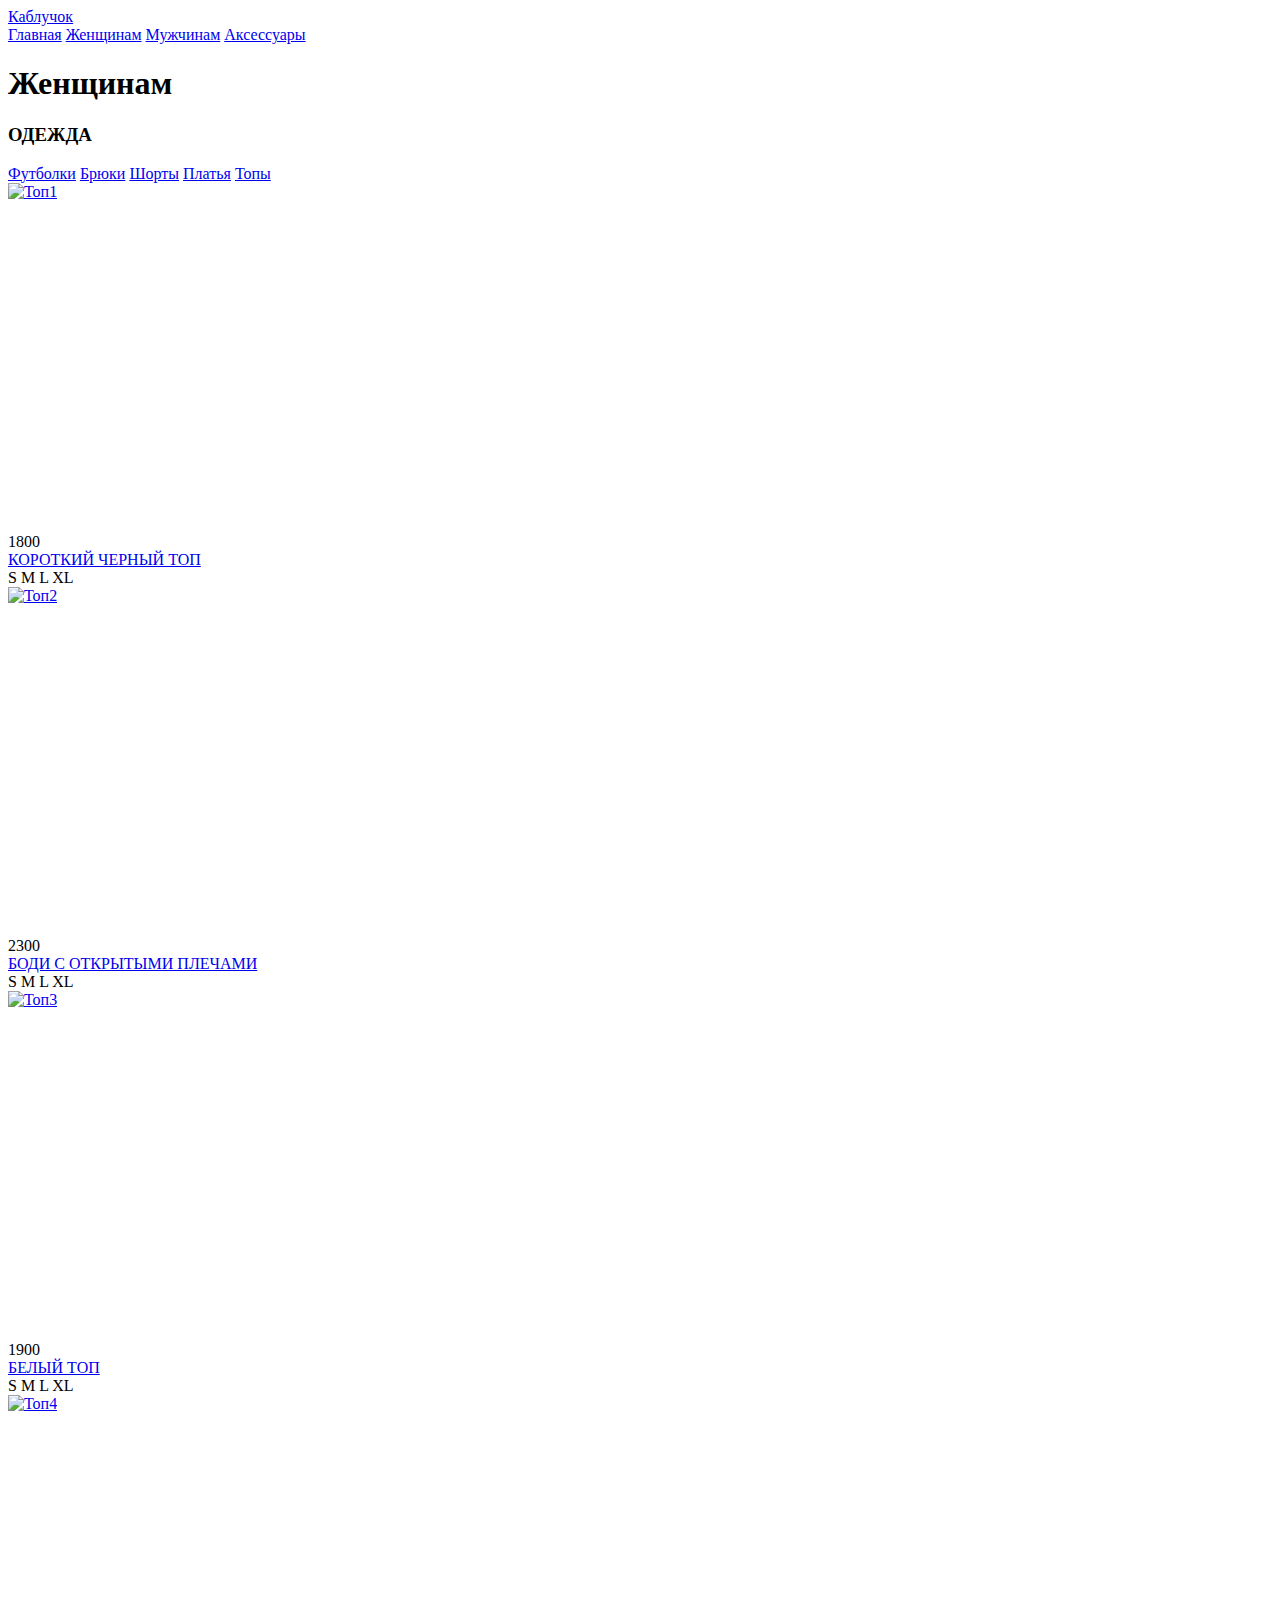
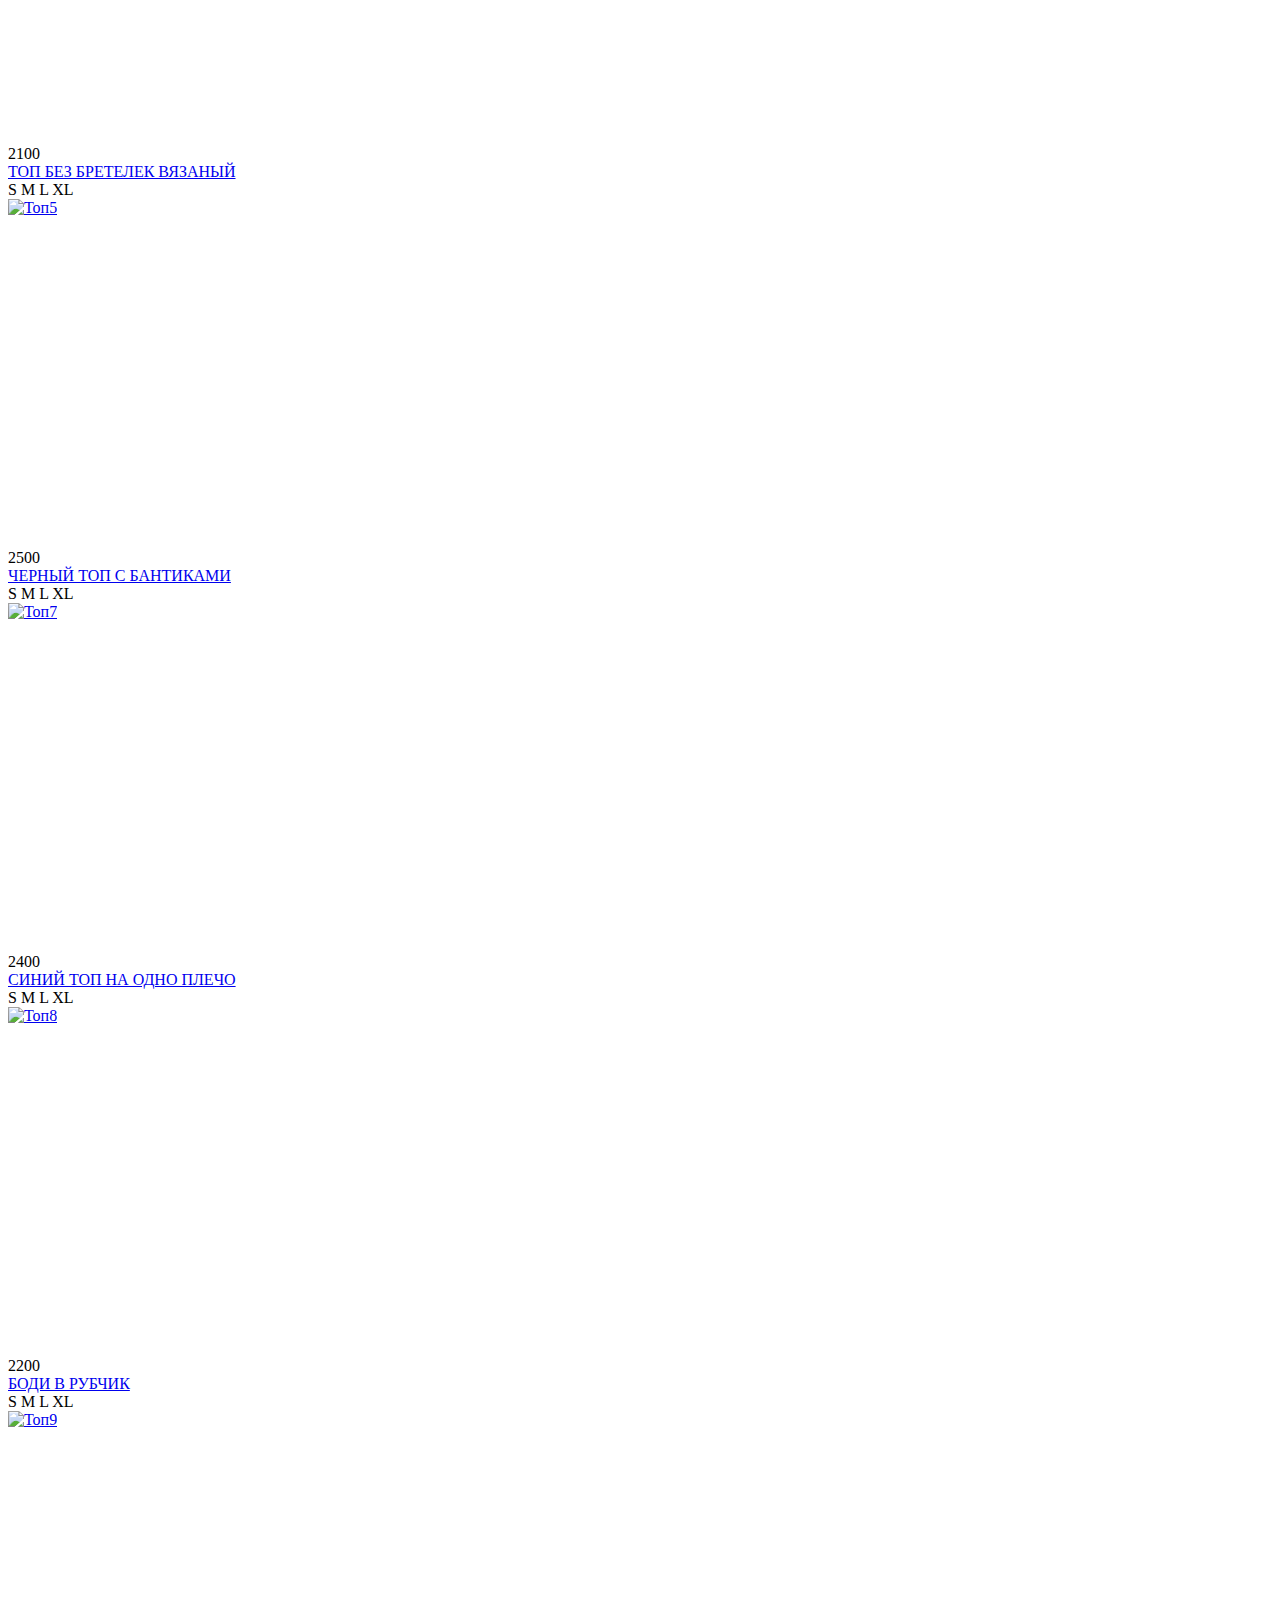
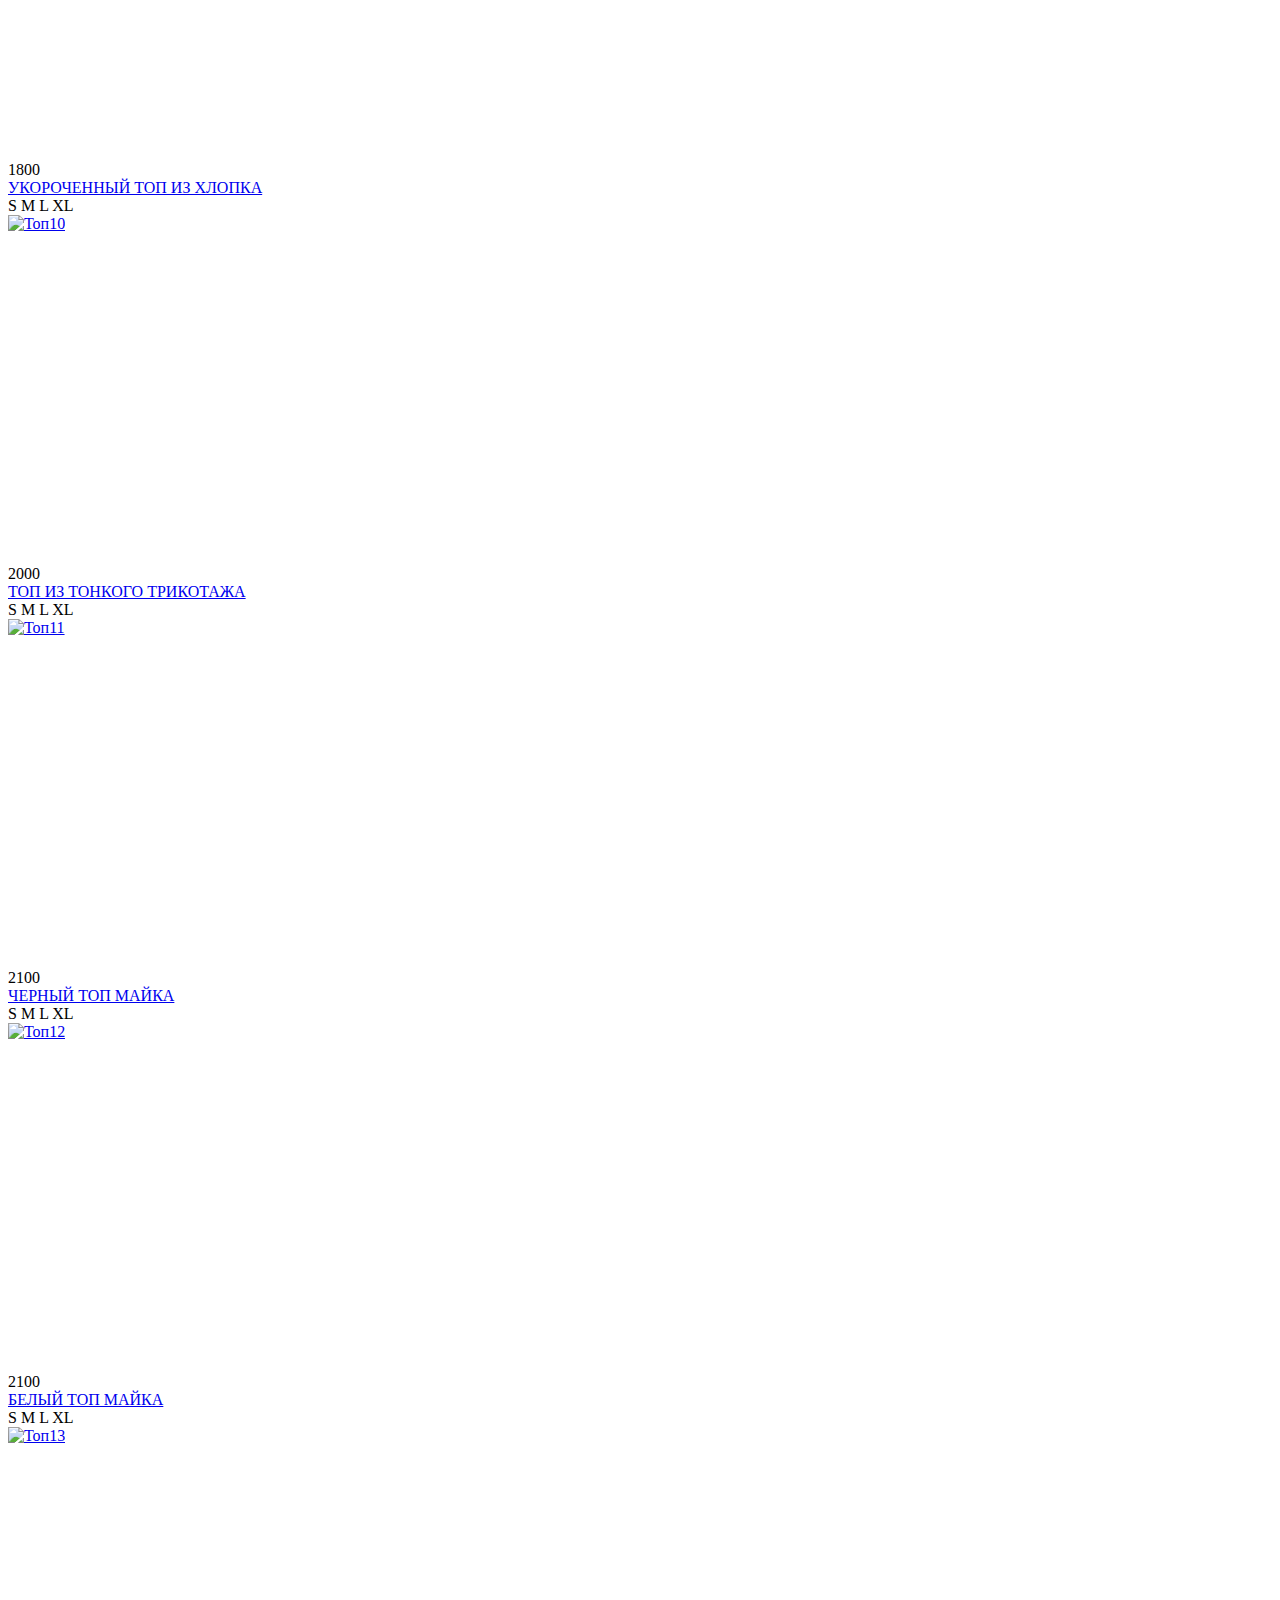
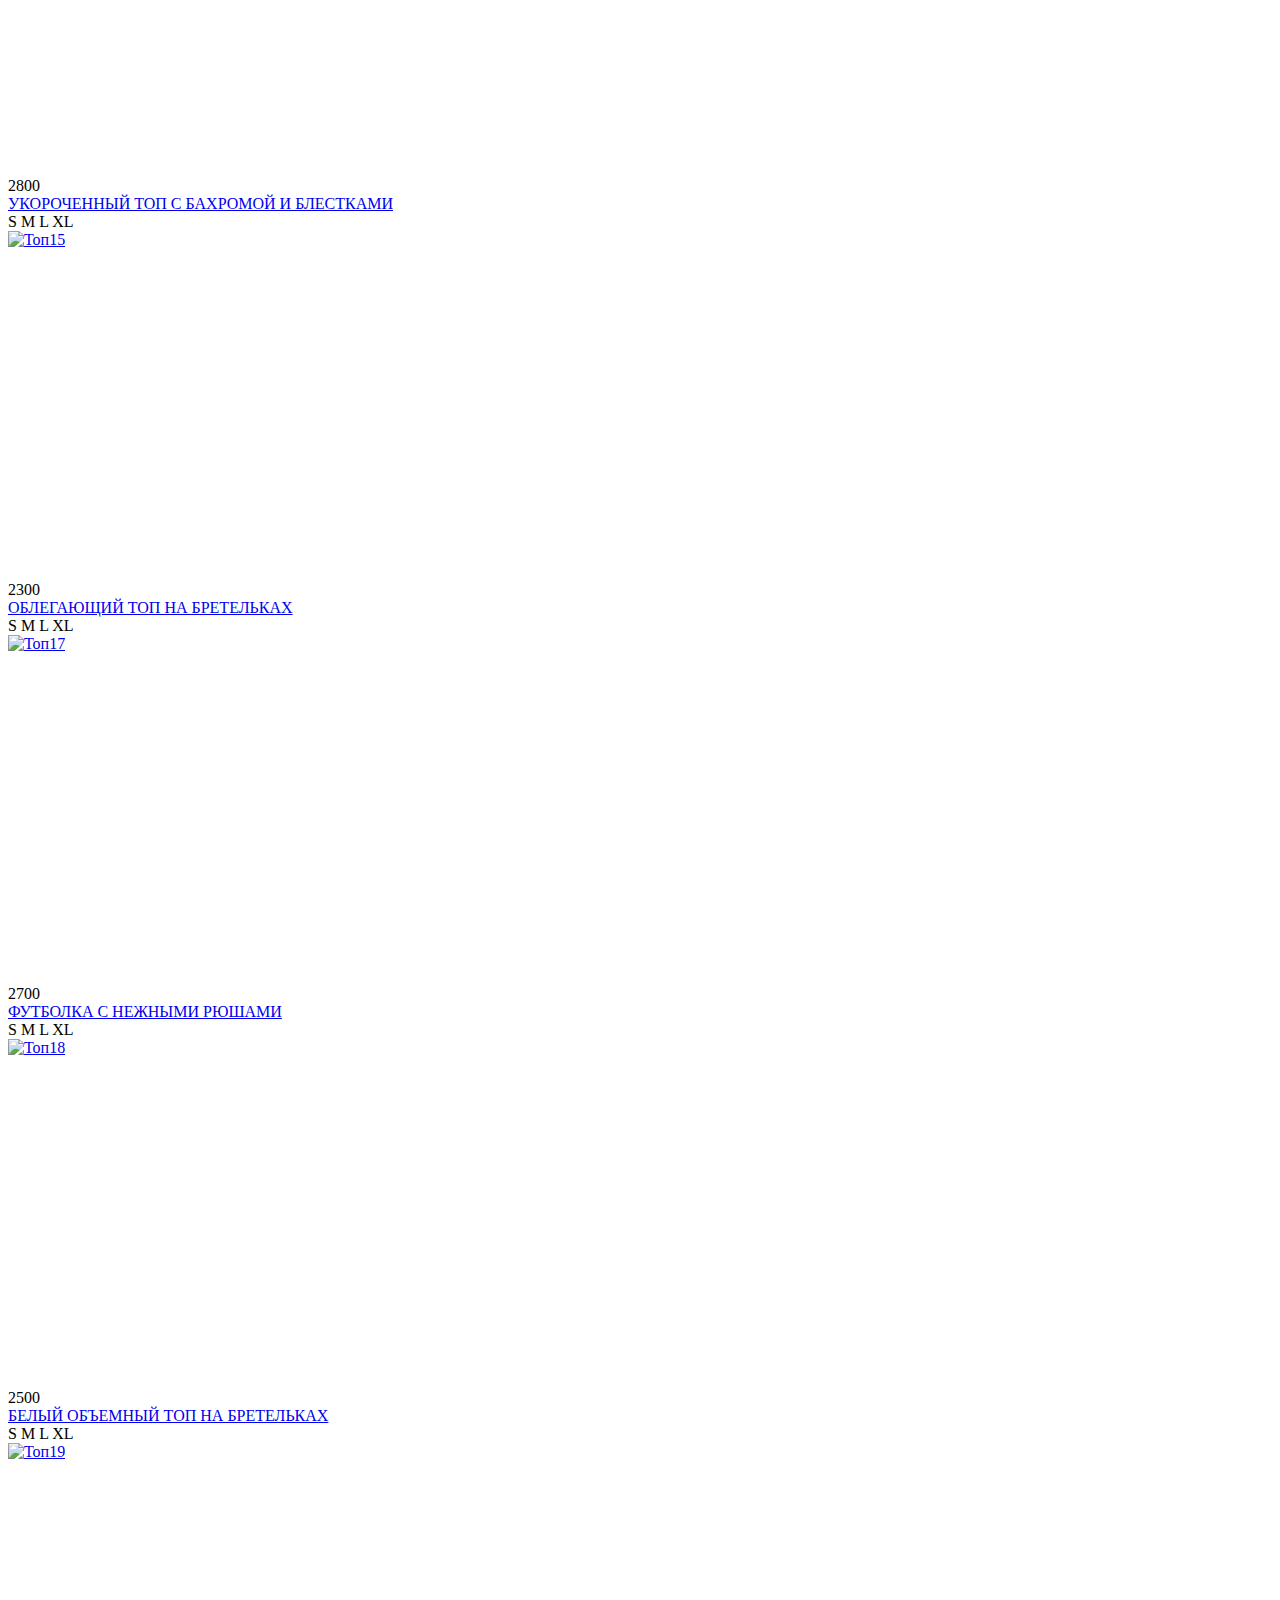
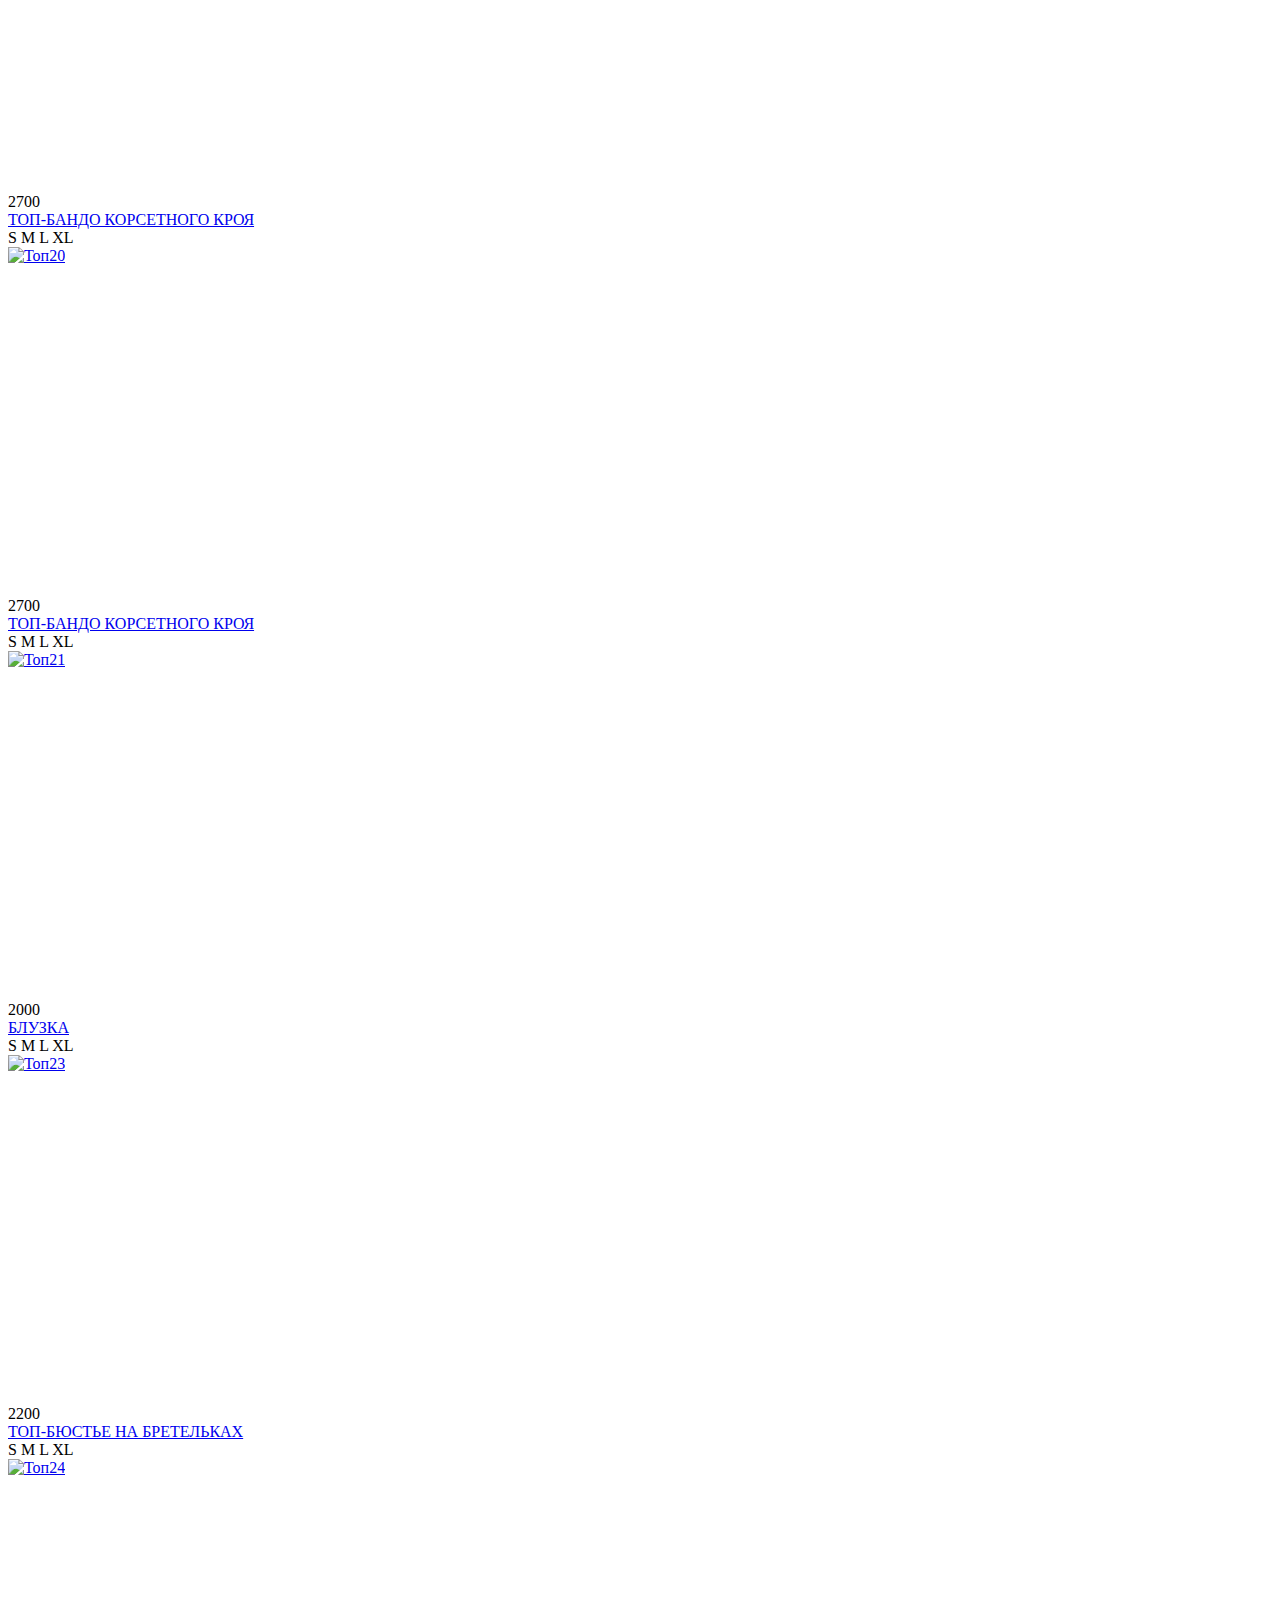
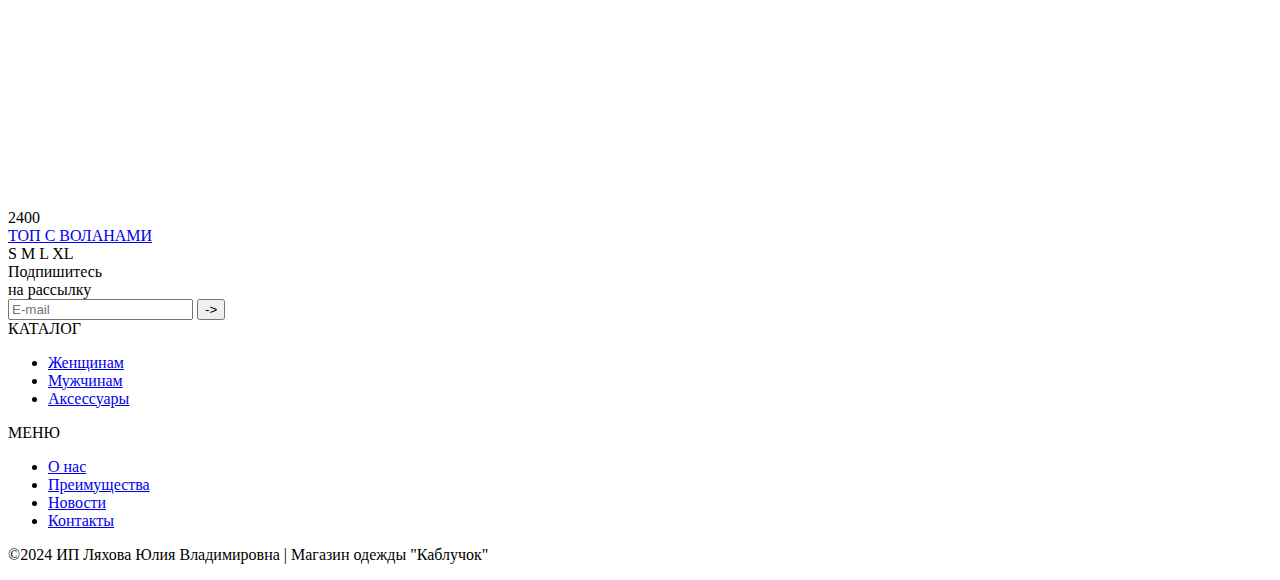
==== Топы для женщин.html @ 300b00ef "Add files via upload" ====
<!DOCTYPE html>
<html lang="ru">

<head>
    <meta charset="UTF-8">
    <meta name="viewport" content="width=device-width, initial-scale=1">
    <meta http-equiv="X-UA-Compatible" content="ie=edge">
    <link rel="stylesheet" href="assets/css/bootstrap.min.css">
    <link rel="stylesheet" href="assets/css/style_female.css">
        <title>Топы для женщин</title>
</head>
<body>
    <header>
        <div id="name">
            <a href="#home-page">Каблучок</a>
        </div>
        <div id="logo">
            <a href="index.html">Главная</a>
            <a href="Футболки для женщин.html">Женщинам</a>
            <a href="Футболки для мужчин.html">Мужчинам</a>
            <a href="Аксессуары.html">Аксессуары</a>
        </div>
    </header>

    <section class="panel" id="home-page">
        <div class="container d-flex h-100 flex-column align-items-center justify-content-center">
            <h1 class="text-home">Женщинам</h1>
        </div>
    </section>

    <section class="panel" id="menu-page">
        <h3>ОДЕЖДА</h3>
        <div id="navbar">
            <a href="Футболки для женщин.html">Футболки</a>
            <a href="Штаны для женщин.html">Брюки</a>
            <a href="Шорты для женщин.html">Шорты</a>
            <a href="Платья для женщин.html">Платья</a>
            <a href="Топы для женщин.html">Топы</a>
        </div>
    </section>

    <section class="cards">
        <div class="container container__cards">
        <div class="card">
            <div class="card__top">
                <a href="#" class="card__img">
                    <img style="width: 225px; min-height: 350px;" src="./assets/img/Женская одежда/Топы/Топ1.jpg" alt="Топ1">
                </a>
            </div>
            <div class="card__botom">
                <div class="card__prices">
                    <div class="card_price_common">1800</div>
                </div>
                <a href="#" class="card__title">КОРОТКИЙ ЧЕРНЫЙ ТОП</a>
                    <div class="card__size">S M L XL</div>
            </div>
        </div>
        <div class="card">
            <div class="card__top">
                <a href="#" class="card__img">
                    <img style="width: 225px; min-height: 350px;" src="./assets/img/Женская одежда/Топы/Топ2.jpg" alt="Топ2">
                </a>
            </div>
            <div class="card__botom">
                <div class="card__prices">
                    <div class="card_price_common">2300</div>
                </div>
                <a href="#" class="card__title">БОДИ С ОТКРЫТЫМИ ПЛЕЧАМИ</a>
                    <div class="card__size">S M L XL</div>
            </div>
        </div>
        <div class="card">
            <div class="card__top">
                <a href="#" class="card__img">
                    <img style="width: 225px; min-height: 350px;" src="./assets/img/Женская одежда/Топы/Топ3.jpg" alt="Топ3">
                </a>
            </div>
            <div class="card__botom">
                <div class="card__prices">
                    <div class="card_price_common">1900</div>
                </div>
                <a href="#" class="card__title">БЕЛЫЙ ТОП</a>
                    <div class="card__size">S M L XL</div>
            </div>
        </div>
        <div class="card">
            <div class="card__top">
                <a href="#" class="card__img">
                    <img style="width: 225px; min-height: 350px;" src="./assets/img/Женская одежда/Топы/Топ4.jpg" alt="Топ4">
                </a>
            </div>
            <div class="card__botom">
                <div class="card__prices">
                    <div class="card_price_common">2100</div>
                </div>
                <a href="#" class="card__title">ТОП БЕЗ БРЕТЕЛЕК ВЯЗАНЫЙ</a>
                    <div class="card__size">S M L XL</div>
            </div>
        </div>
        <div class="card">
            <div class="card__top">
                <a href="#" class="card__img">
                    <img style="width: 225px; min-height: 350px;" src="./assets/img/Женская одежда/Топы/Топ5.jpg" alt="Топ5">
                </a>
            </div>
            <div class="card__botom">
                <div class="card__prices">
                    <div class="card_price_common">2500</div>
                </div>
                <a href="#" class="card__title">ЧЕРНЫЙ ТОП С БАНТИКАМИ</a>
                    <div class="card__size">S M L XL</div>
            </div>
        </div>
        <div class="card">
            <div class="card__top">
                <a href="#" class="card__img">
                    <img style="width: 225px; min-height: 350px;" src="./assets/img/Женская одежда/Топы/Топ7.jpg" alt="Топ7">
                </a>
            </div>
            <div class="card__botom">
                <div class="card__prices">
                    <div class="card_price_common">2400</div>
                </div>
                <a href="#" class="card__title">СИНИЙ ТОП НА ОДНО ПЛЕЧО</a>
                    <div class="card__size">S M L XL</div>
            </div>
        </div>
        <div class="card">
            <div class="card__top">
                <a href="#" class="card__img">
                    <img style="width: 225px; min-height: 350px;" src="./assets/img/Женская одежда/Топы/Топ8.jpg" alt="Топ8">
                </a>
            </div>
            <div class="card__botom">
                <div class="card__prices">
                    <div class="card_price_common">2200</div>
                </div>
                <a href="#" class="card__title">БОДИ В РУБЧИК</a>
                    <div class="card__size">S M L XL</div>
            </div>
        </div>
        <div class="card">
            <div class="card__top">
                <a href="#" class="card__img">
                    <img style="width: 225px; min-height: 350px;" src="./assets/img/Женская одежда/Топы/Топ9.jpg" alt="Топ9">
                </a>
            </div>
            <div class="card__botom">
                <div class="card__prices">
                    <div class="card_price_common">1800</div>
                </div>
                <a href="#" class="card__title">УКОРОЧЕННЫЙ ТОП ИЗ ХЛОПКА</a>
                    <div class="card__size">S M L XL</div>
            </div>
        </div>
        <div class="card">
            <div class="card__top">
                <a href="#" class="card__img">
                    <img style="width: 225px; min-height: 350px;" src="./assets/img/Женская одежда/Топы/Топ10.jpg" alt="Топ10">
                </a>
            </div>
            <div class="card__botom">
                <div class="card__prices">
                    <div class="card_price_common">2000</div>
                </div>
                <a href="#" class="card__title">ТОП ИЗ ТОНКОГО ТРИКОТАЖА</a>
                    <div class="card__size">S M L XL</div>
            </div>
        </div>
        <div class="card">
            <div class="card__top">
                <a href="#" class="card__img">
                    <img style="width: 225px; min-height: 350px;" src="./assets/img/Женская одежда/Топы/Топ11.jpg" alt="Топ11">
                </a>
            </div>
            <div class="card__botom">
                <div class="card__prices">
                    <div class="card_price_common">2100</div>
                </div>
                <a href="#" class="card__title">ЧЕРНЫЙ ТОП МАЙКА</a>
                    <div class="card__size">S M L XL</div>
            </div>
        </div>
        <div class="card">
            <div class="card__top">
                <a href="#" class="card__img">
                    <img style="width: 225px; min-height: 350px;" src="./assets/img/Женская одежда/Топы/Топ12.jpg" alt="Топ12">
                </a>
            </div>
            <div class="card__botom">
                <div class="card__prices">
                    <div class="card_price_common">2100</div>
                </div>
                <a href="#" class="card__title">БЕЛЫЙ ТОП МАЙКА</a>
                    <div class="card__size">S M L XL</div>
            </div>
        </div>
        <div class="card">
            <div class="card__top">
                <a href="#" class="card__img">
                    <img style="width: 225px; min-height: 350px;" src="./assets/img/Женская одежда/Топы/Топ13.jpg" alt="Топ13">
                </a>
            </div>
            <div class="card__botom">
                <div class="card__prices">
                    <div class="card_price_common">2800</div>
                </div>
                <a href="#" class="card__title">УКОРОЧЕННЫЙ ТОП С БАХРОМОЙ И БЛЕСТКАМИ</a>
                    <div class="card__size">S M L XL</div>
            </div>
        </div>
        <div class="card">
            <div class="card__top">
                <a href="#" class="card__img">
                    <img style="width: 225px; min-height: 350px;" src="./assets/img/Женская одежда/Топы/Топ15.jpg" alt="Топ15">
                </a>
            </div>
            <div class="card__botom">
                <div class="card__prices">
                    <div class="card_price_common">2300</div>
                </div>
                <a href="#" class="card__title">ОБЛЕГАЮЩИЙ ТОП НА БРЕТЕЛЬКАХ</a>
                    <div class="card__size">S M L XL</div>
            </div>
        </div>
        <div class="card">
            <div class="card__top">
                <a href="#" class="card__img">
                    <img style="width: 225px; min-height: 350px;" src="./assets/img/Женская одежда/Топы/Топ17.jpg" alt="Топ17">
                </a>
            </div>
            <div class="card__botom">
                <div class="card__prices">
                    <div class="card_price_common">2700</div>
                </div>
                <a href="#" class="card__title">ФУТБОЛКА С НЕЖНЫМИ РЮШАМИ</a>
                    <div class="card__size">S M L XL</div>
            </div>
        </div>
        <div class="card">
            <div class="card__top">
                <a href="#" class="card__img">
                    <img style="width: 225px; min-height: 350px;" src="./assets/img/Женская одежда/Топы/Топ18.jpg" alt="Топ18">
                </a>
            </div>
            <div class="card__botom">
                <div class="card__prices">
                    <div class="card_price_common">2500</div>
                </div>
                <a href="#" class="card__title">БЕЛЫЙ ОБЪЕМНЫЙ ТОП НА БРЕТЕЛЬКАХ</a>
                    <div class="card__size">S M L XL</div>
            </div>
        </div>
        <div class="card">
            <div class="card__top">
                <a href="#" class="card__img">
                    <img style="width: 225px; min-height: 350px;" src="./assets/img/Женская одежда/Топы/Топ19.jpg" alt="Топ19">
                </a>
            </div>
            <div class="card__botom">
                <div class="card__prices">
                    <div class="card_price_common">2700</div>
                </div>
                <a href="#" class="card__title">ТОП-БАНДО КОРСЕТНОГО КРОЯ</a>
                    <div class="card__size">S M L XL</div>
            </div>
        </div>
        <div class="card">
            <div class="card__top">
                <a href="#" class="card__img">
                    <img style="width: 225px; min-height: 350px;" src="./assets/img/Женская одежда/Топы/Топ20.jpg" alt="Топ20">
                </a>
            </div>
            <div class="card__botom">
                <div class="card__prices">
                    <div class="card_price_common">2700</div>
                </div>
                <a href="#" class="card__title">ТОП-БАНДО КОРСЕТНОГО КРОЯ</a>
                    <div class="card__size">S M L XL</div>
            </div>
        </div>
        <div class="card">
            <div class="card__top">
                <a href="#" class="card__img">
                    <img style="width: 225px; min-height: 350px;" src="./assets/img/Женская одежда/Топы/Топ21.jpg" alt="Топ21">
                </a>
            </div>
            <div class="card__botom">
                <div class="card__prices">
                    <div class="card_price_common">2000</div>
                </div>
                <a href="#" class="card__title">БЛУЗКА</a>
                    <div class="card__size">S M L XL</div>
            </div>
        </div>
        <div class="card">
            <div class="card__top">
                <a href="#" class="card__img">
                    <img style="width: 225px; min-height: 350px;" src="./assets/img/Женская одежда/Топы/Топ23.jpg" alt="Топ23">
                </a>
            </div>
            <div class="card__botom">
                <div class="card__prices">
                    <div class="card_price_common">2200</div>
                </div>
                <a href="#" class="card__title">ТОП-БЮСТЬЕ НА БРЕТЕЛЬКАХ</a>
                    <div class="card__size">S M L XL</div>
            </div>
        </div>
        <div class="card">
            <div class="card__top">
                <a href="#" class="card__img">
                    <img style="width: 225px; min-height: 350px;" src="./assets/img/Женская одежда/Топы/Топ24.jpg" alt="Топ24">
                </a>
            </div>
            <div class="card__botom">
                <div class="card__prices">
                    <div class="card_price_common">2400</div>
                </div>
                <a href="#" class="card__title">ТОП С ВОЛАНАМИ</a>
                    <div class="card__size">S M L XL</div>
            </div>
        </div>
        </div>
    </section>

    <footer class>
        <div class="footer">
            <div class="footer_spacing">
                <div class="row">
                    <div class="col-lg-6">
                        <div class="footer_action_heading">
                            <span>
                                Подпишитесь<br>
                                на рассылку
                            </span>
                        </div>
                        <div class="footer_containerbox">
                            <div class="footer_action_form">
                                <form class="d-flex flex-row flex-md-nowrap align-items-center">
                                    <input type="email" class="footer_input_subscribe" id="email" name="subscribe_email" placeholder="E-mail" required value>
                                    <button aria-label="submit email" type="submit" class="footer_action_btn_submit">-></button>
                                </form>
                            </div>
                        </div>
                    </div>
                    <div class="col-lg-6 p-lg-0">
                        <div class="d-flex flex-wrap flex-lg-row flex-column">
                            <div class="col-lg-6">
                                <div class="footer_action_headinglight">
                                    <span>КАТАЛОГ</span>
                                </div>
                                <div class="footer_action_list">
                                    <ul class="list-none">
                                        <li><a href="Футболки для женщин.html">Женщинам</a></li>
                                        <li><a href="Футболки для мужчин.html">Мужчинам</a></li>
                                        <li><a href="Аксессуары.html">Аксессуары</a></li>
                                    </ul>
                                </div>
                            </div>
                            <div class="col-lg-6">
                                <div class="footer_action_headinglight">
                                    <span>МЕНЮ</span>
                                </div>
                                <div class="footer_action_list">
                                    <ul class="list-none">
                                        <li><a href="index.html#about-us">О нас</a></li>
                                        <li><a href="index.html#advantages">Преимущества</a></li>
                                        <li><a href="index.html#news">Новости</a></li>
                                        <li><a href="index.html#contact">Контакты</a></li>
                                    </ul>
                                </div>
                            </div>
                        </div>
                    </div>
                    <div class="copyright">
                        <p>©2024 ИП Ляхова Юлия Владимировна | Магазин одежды "Каблучок"</p>
                    </div>
                </div>
            </div>
        </div>
    </footer>
</body>
</html>
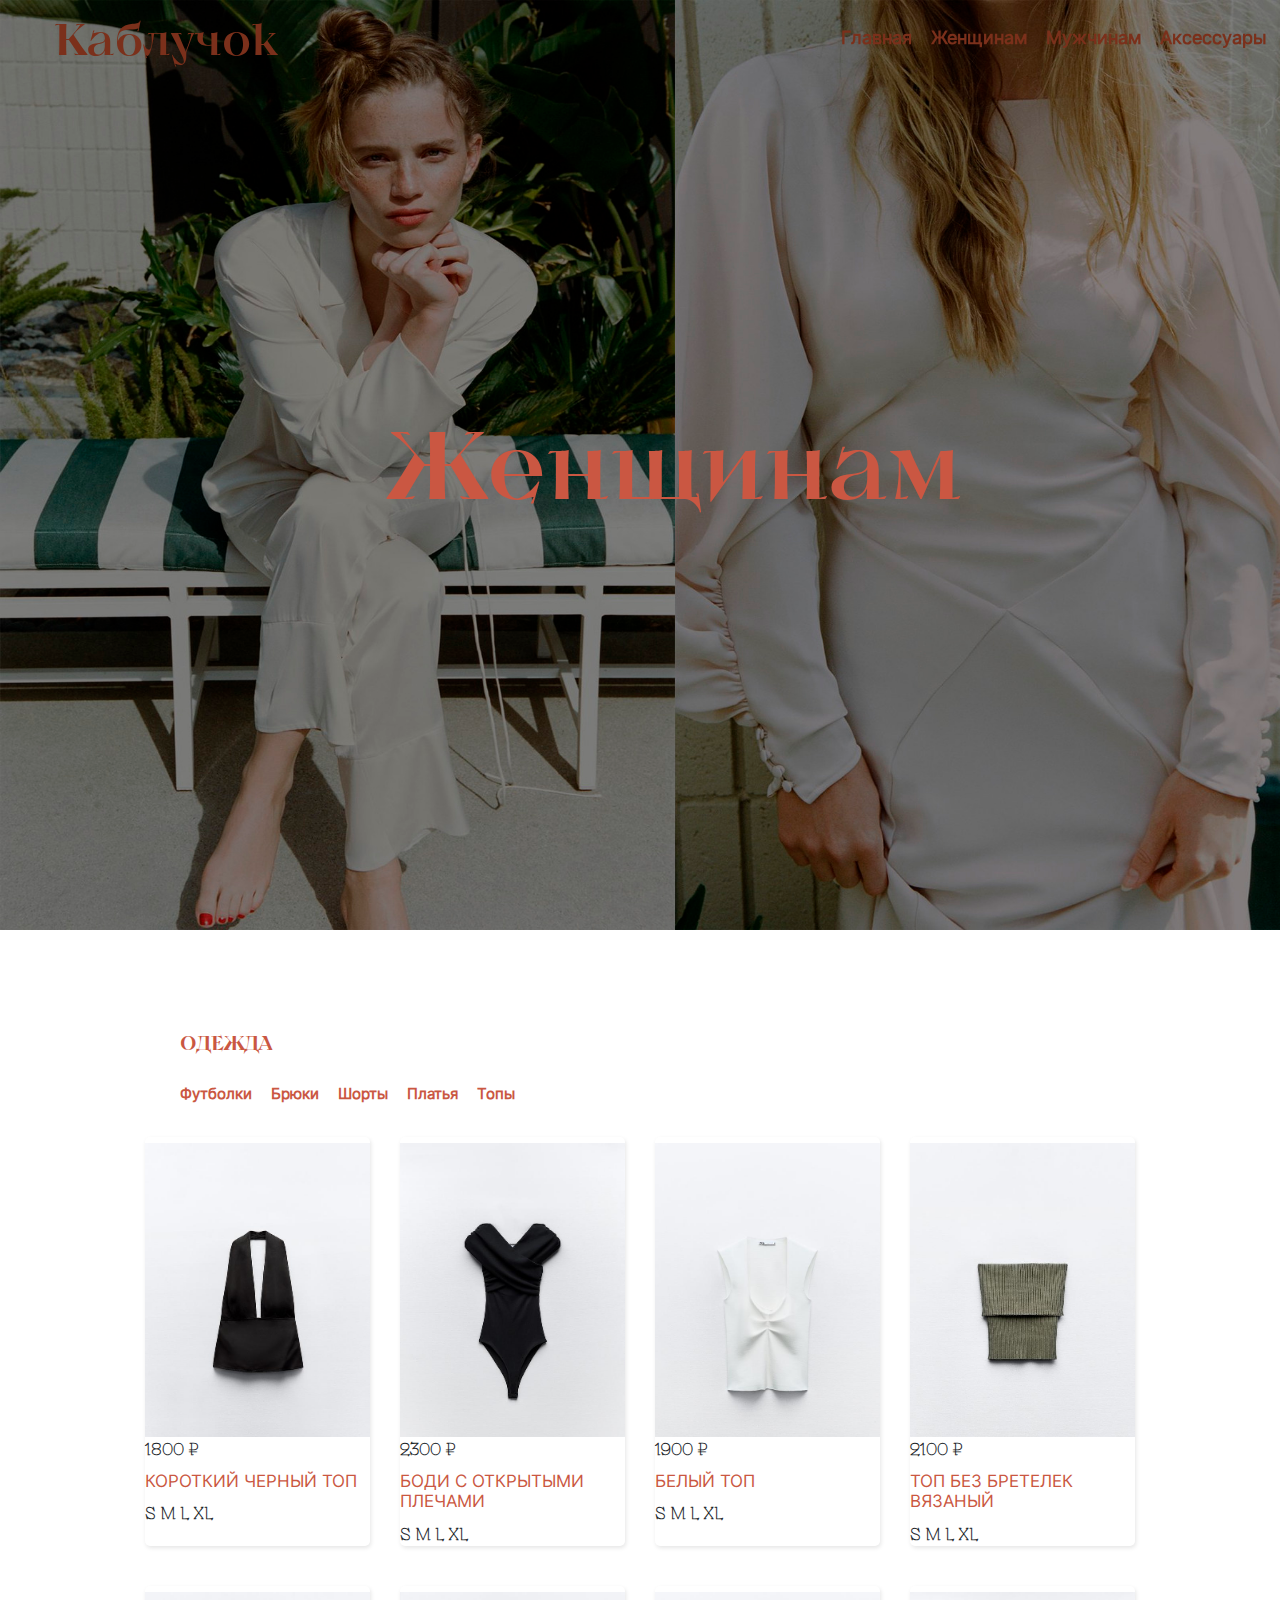
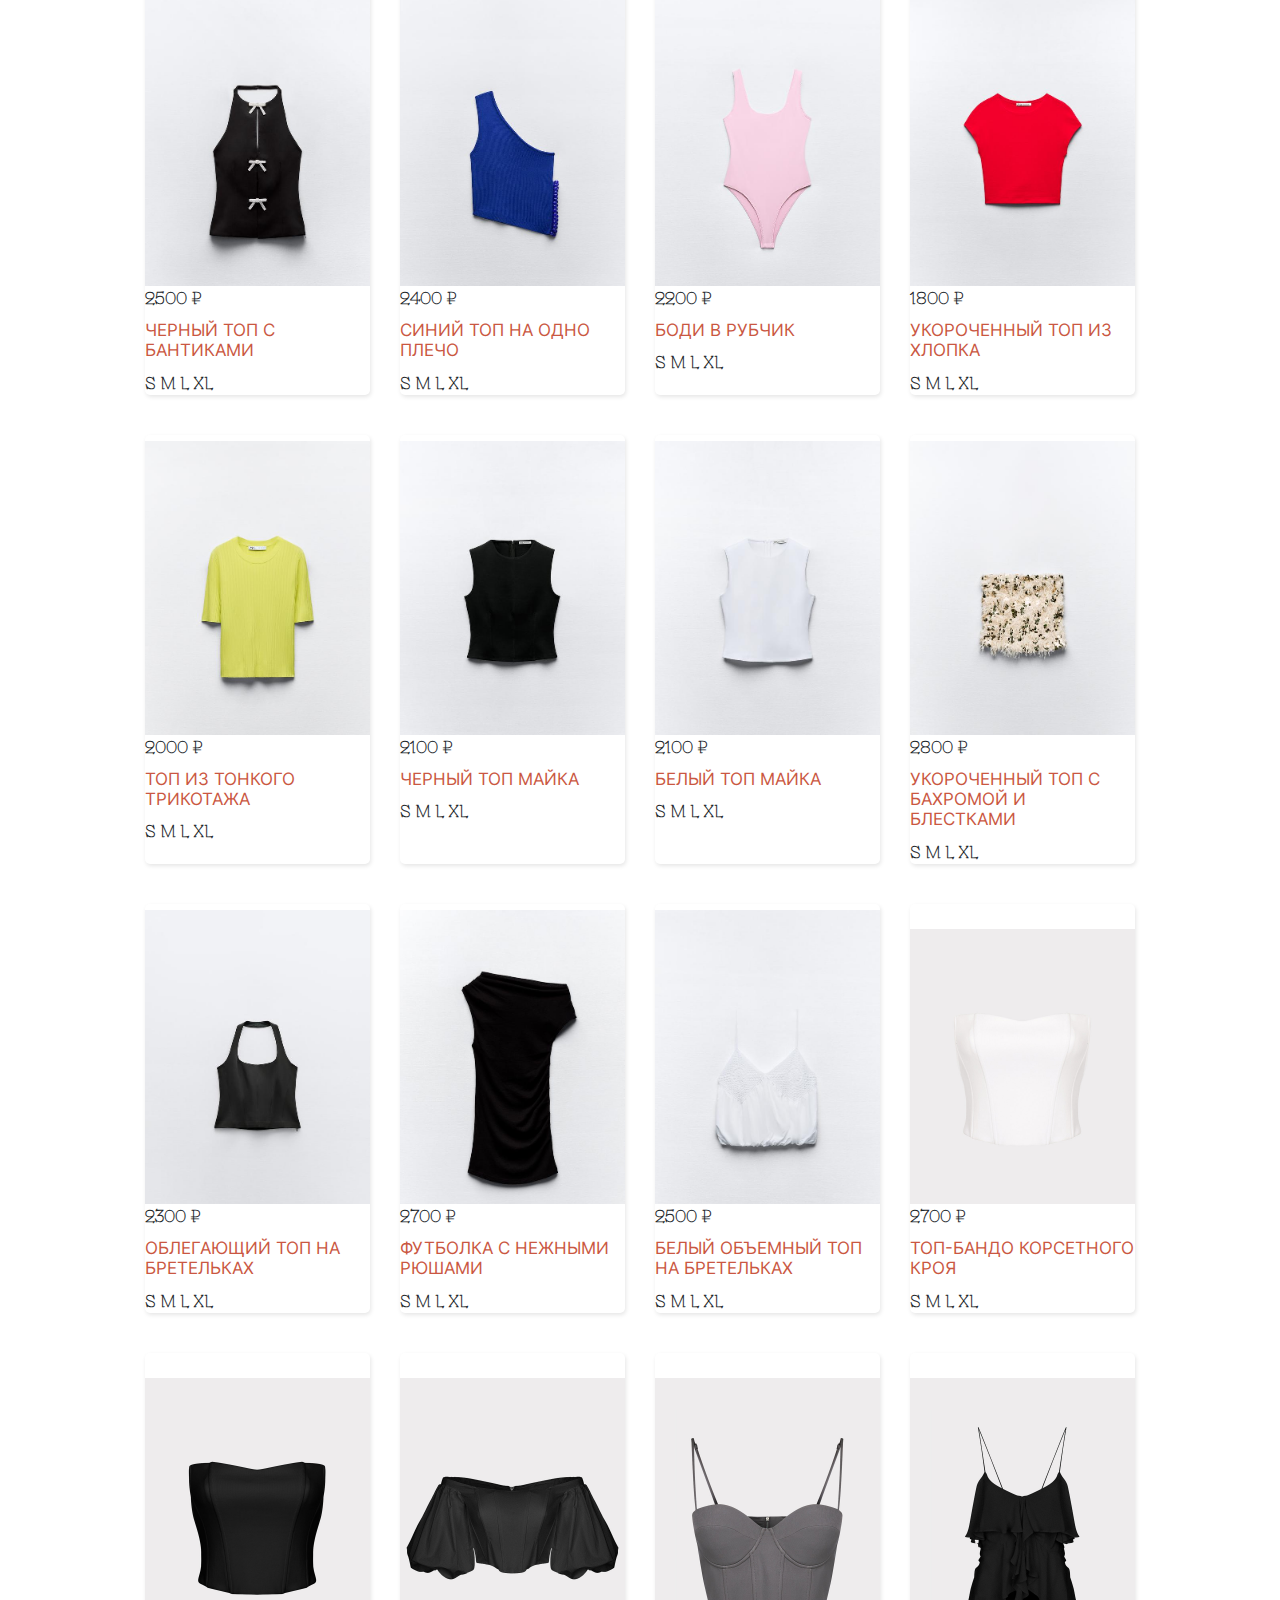
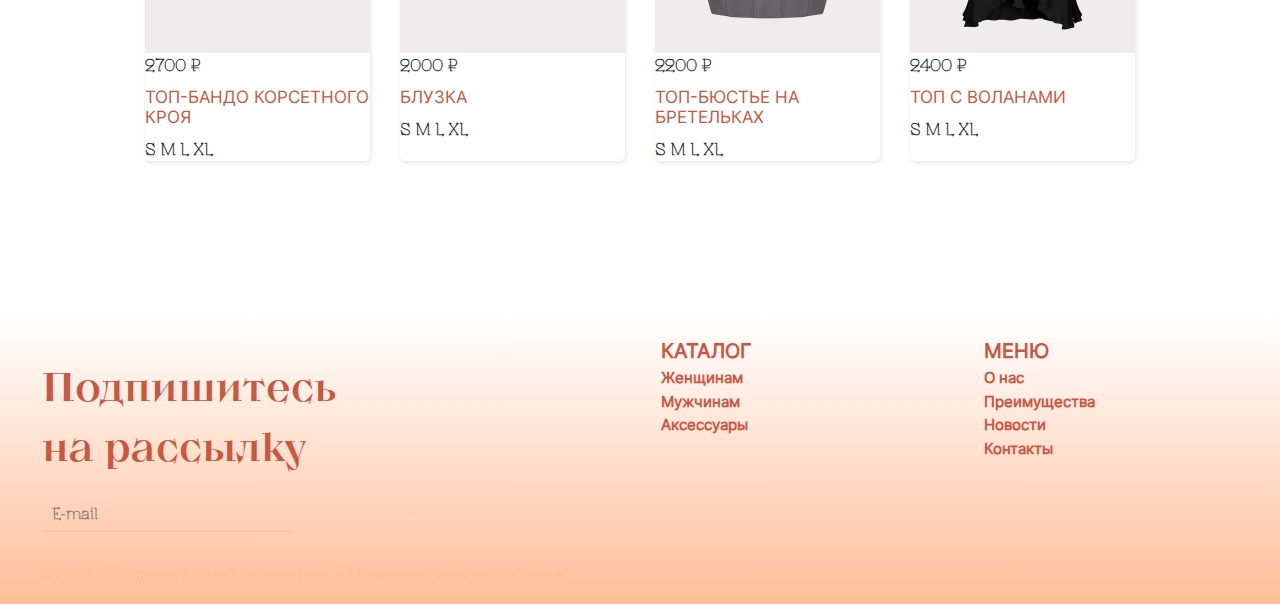
==== commit cdfcc7e5: "Add files via upload" ====
--- a/Топы для женщин.html
+++ b/Топы для женщин.html
@@ -34,7 +34,7 @@
             <a href="Футболки для женщин.html">Футболки</a>
             <a href="Штаны для женщин.html">Брюки</a>
             <a href="Шорты для женщин.html">Шорты</a>
-            <a href="Платья для женщин.html">Платья</a>
+            <a href="Платья.html">Платья</a>
             <a href="Топы для женщин.html">Топы</a>
         </div>
     </section>
--- a/assets/css/style_female.css
+++ b/assets/css/style_female.css
@@ -0,0 +1,423 @@
+@font-face {
+    font-family: "KyivTypeTitling-Thin";
+    src: url("fonts/KyivTypeTitling-Thin.otf")
+}
+@font-face {
+    font-family: "KyivTypeTitling-Bold3";
+    src: url("fonts/KyivTypeTitling-Bold3.otf")
+}
+@font-face {
+    font-family: "Inter-Regular";
+    src: url("fonts/Inter-Regular.otf")
+}
+
+html {
+    scroll-behavior: smooth;
+    height: 100%;
+}
+
+* {
+    font-family: "KyivTypeTitling-Thin";
+    font-weight: bold;
+    margin: 0;
+    padding: 0;
+    letter-spacing: 1pz;
+    box-sizing: border-box;
+}
+
+body {
+    position: relative;
+    overflow-x: hidden;
+}
+
+header {
+    float: left;
+    width: 99.4%;
+    padding: 0.3%;
+
+}
+
+header>div#name>a {
+    font-family: KyivTypeTitling-Bold3;
+    float: left;
+    color: #7B301B;
+    font-size: 2.8em;
+    margin-left: 50px;
+}
+
+header>div#logo>a {
+    color: #7B301B;
+    font-family: Inter-Regular;
+    margin-right: 10px;
+}
+
+#logo {
+    float: right;
+    width: 47%;
+}
+
+#logo {
+    text-align: right;
+    font-size: 18px;
+    padding-top: 20px;
+    word-spacing: 5px;
+}
+
+#logo>a:hover {
+    color: #FFBE98;
+    border-bottom: 1px solid #7B301B;
+}
+
+header {
+    position: fixed;
+    top: 0;
+    width: 100%;
+    z-index: 1000;
+    background: transparent;
+}
+
+section#home-page {
+    height: 930px;
+    width: 1350px;
+    background: url("../img/Ж-шапка2.jpg") center no-repeat;
+    background-size: 100% 100%;
+}
+
+        /* Шапка с поиском*/
+/*
+* {box-sizing: border-box;}
+form {
+    position: absolute;
+    width: 400px;
+    height: 40px;
+    margin: 0 auto;
+    background: transparent;
+    border: 1px solid #CA5742;
+    margin-top: 10px;
+    margin-left: 430px;
+
+}
+
+input, button {
+  border: none;
+  outline: none;
+  background: transparent;
+}
+
+input {
+  width: 100%;
+  height: 42px;
+  padding-left: 15px;
+}
+
+button {
+  height: 42px;
+  width: 42px;
+  position: absolute;
+  top: 0;
+  right: 0;
+  cursor: pointer;
+}
+
+button:before {
+  content: "\f178";
+  font-family: FontAwesome;
+  font-size: 20px;
+  color: #be290e;
+}*/
+
+section#home-page .text-home {
+    color: #CA5742;
+    font-size: 96px;
+    font-family: KyivTypeTitling-Bold3;
+}
+
+section#menu-page {
+    margin-top: 100px;
+}
+
+#navbar {
+    float: left;
+    width: 47%;
+}
+
+#navbar {
+    text-align: left;
+    font-size: 15px;
+    padding-top: 20px;
+    word-spacing: 15px;
+    margin-left: 180px;
+}
+
+section#menu-page>h3 {
+    font-size: 20px;
+    font-family: KyivTypeTitling-Bold3;
+    color: #CA5742;
+    margin-left: 180px;
+}
+
+#navbar>a:hover {
+    color: #FFBE98;
+ 
+}
+
+.card {
+    width: 225px;
+    min-height: 350px;
+    box-shadow: 1px 2px 4px rgba(0, 0, 0, 0.1);
+    display: flex;
+    flex-direction: column; /* Размещаем элементы в колонку */
+    border-radius: 4px;
+    transition: 0.2s;
+    position: relative;
+    border-radius: 5px;
+    border: #CA5742;
+}
+
+.card:hover {
+    box-shadow: 4px 8px 16px #CA5742;
+}
+
+.card__top {
+    flex: 0 0 300px;
+    position: relative;
+    overflow: hidden;
+}
+
+.card__img {
+    position: absolute;
+    top: 0;
+    left: 0;
+    width: 100%;
+    height: 100%;
+    display: block;
+}
+
+.card__img>img {
+    width: 100%;
+    height: 100%;
+    object-fit: contain;
+    transform: 0.2s;
+}
+
+.card__img:hover>img {
+    transform: scale(1.1);
+}
+
+.card__bottom {
+    flex: 1 0 auto;
+}
+
+.card__prices {
+    display: flex;
+    margin-bottom: 10px;
+}
+
+.card__prices::after {
+    content: "\20BD";
+    margin-left: 4px;
+}
+
+.card__title {
+    display: block;
+    margin-bottom: 10px;
+    font-weight: 400;
+    font-size: 17px;
+    line-height: 1.2;
+    color: #CA5742;
+}
+
+.card__title:hover {
+    color: #FFBE98;
+}
+
+.cards {
+    padding: 75px 0;
+}
+
+.container{
+    width: 100%;
+    max-width: 1200px;
+    padding: 0 15px;
+    margin: 0 auto;
+}
+
+.container__cards {
+    display: grid;
+    width: 100%;
+    grid-template-columns: repeat(auto-fill, 225px);
+    justify-content: center;
+    justify-items: center;
+    margin: 0 auto;
+    column-gap: 30px;
+    row-gap: 40px;
+}
+
+/*FOOTER*/
+
+.row {
+    --bs-gutter-x: 1.5rem;
+    --bs-gutter-y: 0;
+    display: flex;
+    flex-wrap: wrap;
+    margin-top: calc(var(--bs-gutter-y)* -1);
+    margin-right: calc(var(--bs-gutter-x)* -.5);
+    margin-left: calc(var(--bs-gutter-x))* -.5;
+}
+
+.footer {
+    width: 100%;
+    height: 100%;
+    margin-top: 80px;
+    padding: 20px 0;
+    color: #CA5742;
+    font-size: 15px;
+    background: linear-gradient(transparent, #FFBE98);
+}
+
+.footer
+.footer_input_subscribe {
+    width: 100%;
+    height: 37px;
+    border-bottom: 1px solid #FFBE98 !important;
+    border: none;
+    border-radius: 0;
+    outline: none; 
+    color: #7B301B;
+    font-size: 15px;
+    padding: 0 10px;
+    margin-right: 100px;
+}
+
+.footer
+.footer_action_heading {
+    margin: 1.2rem 0;
+    font-size: 40px;
+    margin-left: 30px;
+    font-weight: 500;
+}
+
+.footer
+.footer_action_form {
+    margin-left: 30px;
+}
+
+.footer
+.footer_action_heading>span {
+    font-family: KyivTypeTitling-Bold3;
+}
+
+.footer
+.footer_action_headinglight>span {
+    font-size: 20px;
+    font-family: Inter-Regular;
+}
+
+ul {
+    list-style-type: none;
+}
+
+input[type="email" i] {
+    padding-block: 1px;
+    padding-inline: 2px;
+    background-color: transparent;
+}
+
+input:not([type="file" i], [type="image" i], [type="checkbox" i], [type="radio" i]) {
+}
+
+.footer
+.footer_action_btn_submit {
+    border: none;
+    outline: none;
+    width: 100%;
+    max-width: 90%;
+    text-align: left;
+    height: 35px;
+    padding: 1px 0 1px 6px;
+    font-weight: 400;
+    background-color: transparent;
+    margin: 0;
+    color: #FFBE98;
+}
+
+[type="button"], [type="reset"], [type="submit"], button {
+    -webkit-appearance: button;
+}
+
+button, input {
+    outline: none;
+}
+
+a, button {
+    cursor: pointer;
+}
+
+button, select {
+    text-transform: none;
+}
+
+button, input {
+    overflow: visible;
+}
+
+button, input, optgroup, select, textarea {
+    font-family: inherit;
+    font-size: 100%;
+    line-height: 1.15;
+    margin: 0;
+}
+
+button {
+    appearance: auto;
+    text-rendering: auto;
+    color: transparent;
+    letter-spacing: normal;
+    word-spacing: normal;
+    line-height: normal;
+    text-transform: none;
+    text-indent: 0px;
+    text-shadow: none;
+    display: inline-block;
+    text-align: center;
+    align-items: flex-start;
+    cursor: default;
+    box-sizing: border-box;
+    background-color: transparent;
+    margin: 0em;
+    padding-block: 1px;
+    padding-inline: 6px;
+    border-width: 2px;
+    border-style: outset;
+    border-color: buttonborder;
+    border-image: initial;
+}
+
+.row>* {
+    box-sizing: border-box;
+    flex-shrink: 0;
+    width: 100%;
+    max-width: 100%;
+    padding-right: calc(var(--bs-gutter-x)* .5);
+    padding-left: calc(var(--bs-gutter-x)* .5);
+    margin-top: var(--bs-gutter-y);
+}
+
+.copyright {
+    color: #FFBE98;
+    margin-left: 30px;
+    margin-top: 30px;
+}
+
+a {
+    font-family: Inter-Regular;
+    color: #CA5742;
+    text-decoration: none;
+    transition: all.6s ease;
+}
+
+a:hover {
+    color: #7E3B28;
+    text-decoration: none;
+    transition: all.6s ease;
+}
